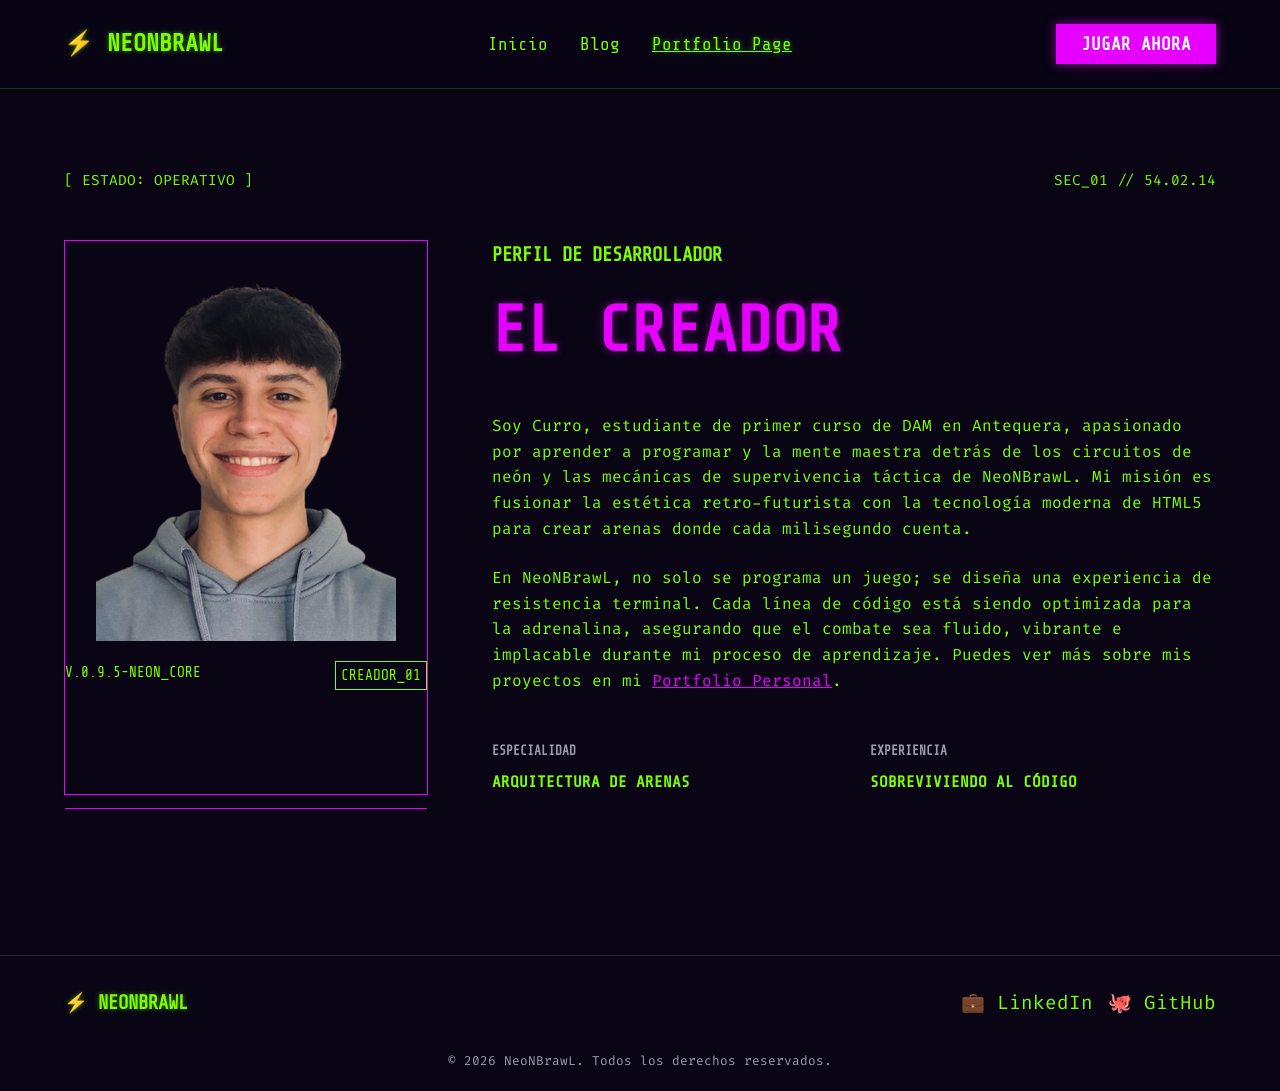
==== about.html @ 0101c2fe "pagina web" ====
<!DOCTYPE html>
<html lang="es">
<head>
    <meta charset="UTF-8">
    <meta name="viewport" content="width=device-width, initial-scale=1.0">
    <title>NeoNBrawL - Sobre Mí</title>
    <link rel="stylesheet" href="css/styles.css">
</head>
<body>

    <nav>
        <div class="logo-container">
            <h2 class="text-neon-green" style="margin:0;">⚡ NeoNBrawL</h2>
        </div>
        <ul class="nav-links">
            <li><a href="index.html">Inicio</a></li>
            <li><a href="blog.html">Blog</a></li>
            <li><a href="about.html" class="text-neon-green" style="text-decoration: underline;">Portfolio Page</a></li>
        </ul>
        <a href="https://cucupg.itch.io/neonbrawl" target="_blank">
            <button class="play-btn bg-neon-purple">JUGAR AHORA</button>
        </a>
    </nav>

    <section class="about-section">
        <div class="status-bar">
            <span>[ ESTADO: OPERATIVO ]</span>
            <span style="margin-left:auto;">SEC_01 // 54.02.14</span>
        </div>
        
        <div class="about-container">
            <div class="about-image" style="display:flex; flex-direction:column; align-items:center;">
                <img src="./assets/curro.png" alt="Curro - Creador" style="object-fit: contain; max-height:400px; border-radius: 8px;">
                <div style="display:flex; justify-content:space-between; margin-top:20px; color:var(--neon-green); font-family:var(--font-heading); font-size: 0.9rem; width:100%;">
                    <span>V.0.9.5-NEON_CORE</span>
                    <span style="border:1px solid var(--neon-green); padding:2px 5px;">CREADOR_01</span>
                </div>
            </div>

            <div class="about-info">
                <h4 class="about-subtitle">PERFIL DE DESARROLLADOR</h4>
                <h1 class="about-title">EL CREADOR</h1>
                
                <p class="about-text">Soy Curro, estudiante de primer curso de DAM en Antequera, apasionado por aprender a programar y la mente maestra detrás de los circuitos de neón y las mecánicas de supervivencia táctica de NeoNBrawL. Mi misión es fusionar la estética retro-futurista con la tecnología moderna de HTML5 para crear arenas donde cada milisegundo cuenta.</p>
                
                <p class="about-text">En NeoNBrawL, no solo se programa un juego; se diseña una experiencia de resistencia terminal. Cada línea de código está siendo optimizada para la adrenalina, asegurando que el combate sea fluido, vibrante e implacable durante mi proceso de aprendizaje. Puedes ver más sobre mis proyectos en mi <a href="https://mi-portfolio-tau-two.vercel.app/" target="_blank" style="color: var(--neon-purple); text-decoration: underline;">Portfolio Personal</a>.</p>

                <div class="skills-grid">
                    <div class="skill-item">
                        <h4>ESPECIALIDAD</h4>
                        <p>ARQUITECTURA DE ARENAS</p>
                    </div>
                    <div class="skill-item">
                        <h4>EXPERIENCIA</h4>
                        <p>SOBREVIVIENDO AL CÓDIGO</p>
                    </div>
                </div>
            </div>
        </div>
    </section>

    <footer class="social-footer">
        <div class="logo-container">
            <h3 class="text-neon-green" style="font-size:1.2rem; margin:0;">⚡ NeoNBrawL</h3>
        </div>
        <div class="social-links" style="display:flex; gap:15px; align-items:center;">
             <a href="https://www.linkedin.com/in/curro-portillo-guerrero-075600390/" target="_blank" title="LinkedIn">💼 LinkedIn</a>
             <a href="https://github.com/CurroPG" target="_blank" title="GitHub">🐙 GitHub</a>
        </div>
    </footer>
    <div style="text-align:center; color:var(--text-dim); padding-bottom:20px; font-size:0.8rem;">
        © 2026 NeoNBrawL. Todos los derechos reservados.
    </div>

    <script src="js/main.js"></script>
</body>
</html>
---- css/styles.css ----
@import url('https://fonts.googleapis.com/css2?family=Share+Tech+Mono&family=Fira+Code:wght@300;400;500;700&display=swap');

:root {
    --bg-color: #090514; /* Deep void background */
    --surface-color: #1a1025; /* Slightly lighter for cards */
    --neon-green: #7BFF00;
    --neon-purple: #E500FF;
    --text-main: #e0e0e0;
    --text-dim: #a09ab0;
    --font-heading: 'Share Tech Mono', monospace;
    --font-body: 'Fira Code', monospace;
    --transition-speed: 0.3s;
}

* {
    margin: 0;
    padding: 0;
    box-sizing: border-box;
}

body {
    background-color: var(--bg-color);
    color: var(--text-main);
    font-family: var(--font-body);
    line-height: 1.6;
    overflow-x: hidden;
}

/* Typography elements */
h1, h2, h3, h4, h5, h6 {
    font-family: var(--font-heading);
    text-transform: uppercase;
}

a {
    text-decoration: none;
    color: var(--text-main);
    transition: color var(--transition-speed);
}

/* Neon utilities */
.text-neon-green {
    color: var(--neon-green);
    text-shadow: 0 0 5px rgba(123, 255, 0, 0.5);
}

.text-neon-purple {
    color: var(--neon-purple);
    text-shadow: 0 0 5px rgba(229, 0, 255, 0.5);
}

.bg-neon-purple {
    background-color: var(--neon-purple);
    color: #fff;
    box-shadow: 0 0 10px rgba(229, 0, 255, 0.6);
}

/* Navigation */
nav {
    display: flex;
    justify-content: space-between;
    align-items: center;
    padding: 1.5rem 5%;
    border-bottom: 1px solid rgba(123, 255, 0, 0.2);
    background: rgba(9, 5, 20, 0.9);
    backdrop-filter: blur(10px);
    position: sticky;
    top: 0;
    z-index: 100;
}

.logo-container {
    display: flex;
    align-items: center;
    gap: 10px;
}

.nav-links {
    display: flex;
    gap: 2rem;
    list-style: none;
}

.nav-links a {
    font-family: var(--font-heading);
    font-size: 1.1rem;
    color: var(--neon-green);
}

.nav-links a:hover {
    text-shadow: 0 0 8px var(--neon-green);
}

.play-btn {
    padding: 10px 25px;
    font-family: var(--font-heading);
    font-size: 1.1rem;
    font-weight: bold;
    border: none;
    cursor: pointer;
    transition: all 0.3s ease;
}

.play-btn:hover {
    box-shadow: 0 0 20px rgba(229, 0, 255, 0.8);
    transform: scale(1.05);
}

/* Footer / Marquee */
.marquee-container {
    width: 100%;
    overflow: hidden;
    white-space: nowrap;
    border-top: 1px solid var(--neon-purple);
    border-bottom: 1px solid var(--neon-purple);
    padding: 10px 0;
    margin-top: 40px;
}

.marquee-content {
    display: inline-block;
    animation: marquee 20s linear infinite;
    color: var(--neon-green);
    font-family: var(--font-heading);
    font-size: 0.9rem;
}

@keyframes marquee {
    0% { transform: translateX(100%); }
    100% { transform: translateX(-100%); }
}

/* Sections Global */
section {
    padding: 5rem 5%;
}

/* Hero Section */
.hero {
    display: flex;
    align-items: center;
    justify-content: space-between;
    min-height: 80vh;
    gap: 2rem;
}

.hero-content {
    flex: 1;
}

.hero-title {
    font-size: 4.5rem;
    line-height: 1.1;
    margin-bottom: 1.5rem;
    color: var(--neon-green);
}

.hero-desc {
    font-size: 1.1rem;
    color: var(--neon-green);
    margin-bottom: 2.5rem;
    max-width: 500px;
}

.hero-image {
    flex: 1;
    display: flex;
    justify-content: center;
}

.hero-image img {
    max-width: 100%;
    border: 1px solid rgba(123, 255, 0, 0.3);
    box-shadow: 0 0 30px rgba(123, 255, 0, 0.2);
    border-radius: 4px;
}

/* Features Section */
.features-title {
    font-size: 3rem;
    margin-bottom: 3rem;
    text-align: left;
}

.features-grid {
    display: grid;
    grid-template-columns: repeat(auto-fit, minmax(300px, 1fr));
    gap: 2.5rem;
}

.feature-card {
    background: transparent;
    border-top: 1px solid transparent;
    padding: 1rem 0;
}

.feature-icon {
    font-size: 2.5rem;
    margin-bottom: 1.5rem;
    display: inline-block;
}

.feature-card h3 {
    color: var(--neon-purple);
    margin-bottom: 1rem;
    font-size: 1.3rem;
}

.feature-card p {
    color: var(--neon-green);
    font-size: 0.95rem;
    margin-bottom: 1.5rem;
}

.btn-outline {
    background: transparent;
    color: var(--neon-green);
    border: 1px solid var(--neon-green);
    padding: 8px 16px;
    font-family: var(--font-body);
    cursor: pointer;
    transition: all 0.3s ease;
}

.btn-outline:hover {
    background: rgba(123, 255, 0, 0.1);
    box-shadow: 0 0 10px rgba(123, 255, 0, 0.4);
}

/* Divider Line */
.feature-card {
    border-bottom: 1px solid var(--neon-purple);
}

/* Arena Section */
.arena-grid {
    display: flex;
    gap: 4rem;
    align-items: center;
}

@media (max-width: 768px) {
    .arena-grid {
        flex-direction: column;
    }
}

.arena-content {
    flex: 1;
}

.arena-title {
    font-size: 3.5rem;
    margin-bottom: 2rem;
}

.arena-text {
    color: var(--neon-green);
    margin-bottom: 1.5rem;
}

.arena-visual {
    flex: 1;
    border: 1px solid rgba(123, 255, 0, 0.5);
    padding: 10px;
    position: relative;
}

.arena-visual img {
    width: 100%;
    display: block;
    opacity: 0.8;
}

/* About Page Specific */
.about-container {
    display: flex;
    gap: 4rem;
    margin-top: 3rem;
}

.about-image {
    flex: 1;
    max-width: 400px;
    border: 1px solid var(--neon-purple);
    position: relative;
}

.about-image img {
    width: 100%;
    display: block;
}

.about-image::after {
    content: '';
    position: absolute;
    bottom: -15px;
    left: 0;
    width: 100%;
    height: 1px;
    background: var(--neon-purple);
}

.about-info {
    flex: 2;
}

.status-bar {
    color: var(--neon-green);
    font-size: 0.9rem;
    margin-bottom: 2rem;
    display: flex;
    gap: 2rem;
}

.about-subtitle {
    color: var(--neon-green);
    font-size: 1.2rem;
    margin-bottom: 0.5rem;
}

.about-title {
    font-size: 4rem;
    color: var(--neon-purple);
    margin-bottom: 2rem;
    text-shadow: 0 0 10px rgba(229, 0, 255, 0.4);
}

.about-text {
    color: var(--neon-green);
    margin-bottom: 1.5rem;
}

.skills-grid {
    display: grid;
    grid-template-columns: 1fr 1fr;
    gap: 2rem;
    margin-top: 3rem;
}

.skill-item h4 {
    color: var(--text-dim);
    font-size: 0.8rem;
    margin-bottom: 0.5rem;
}

.skill-item p {
    color: var(--neon-green);
    font-weight: bold;
    font-family: var(--font-heading);
}

.social-footer {
    border-top: 1px solid rgba(255, 255, 255, 0.1);
    margin-top: 5rem;
    padding: 2rem 5%;
    display: flex;
    justify-content: space-between;
    align-items: center;
}

.social-links {
    display: flex;
    gap: 1rem;
}

.social-links a {
    color: var(--neon-green);
    font-size: 1.2rem;
}

/* Blog Page Specific */
.blog-header {
    text-align: center;
    margin-bottom: 4rem;
    border-bottom: 1px solid var(--neon-purple);
    padding-bottom: 1rem;
}

.blog-title {
    font-size: 3.5rem;
    text-shadow: 0 0 15px rgba(229, 0, 255, 0.5);
}

.blog-grid {
    display: grid;
    grid-template-columns: repeat(auto-fit, minmax(320px, 1fr));
    gap: 2rem;
}

.blog-card {
    background-color: var(--surface-color);
    transition: transform 0.3s ease;
}

.blog-card:hover {
    transform: translateY(-5px);
    box-shadow: 0 5px 15px rgba(0,0,0,0.5);
}

.blog-image {
    width: 100%;
    height: 200px;
    object-fit: cover;
    border-bottom: 1px solid var(--neon-purple);
}

.blog-content {
    padding: 1.5rem;
    background: #7a7a7a; /* As per the image standard grey */
    position: relative;
}

.blog-meta {
    display: flex;
    align-items: center;
    gap: 10px;
    margin-bottom: 1rem;
}

.author-avatar {
    width: 30px;
    height: 30px;
    background: var(--neon-purple);
    color: white;
    border-radius: 50%;
    display: flex;
    align-items: center;
    justify-content: center;
    font-weight: bold;
    font-size: 0.8rem;
}

.author-info {
    font-size: 0.8rem;
    color: #4db8ff; /* specific blueish color from image */
}

.blog-card h3 {
    color: #fff;
    margin-bottom: 1rem;
    font-size: 1.4rem;
    font-family: var(--font-body);
    text-transform: none;
}

.blog-card p {
    color: #4db8ff;
    font-size: 0.9rem;
    margin-bottom: 1.5rem;
}

.blog-actions {
    display: flex;
    justify-content: space-between;
    color: var(--text-dim);
    font-size: 0.9rem;
    border-top: 1px solid rgba(0,0,0,0.1);
    padding-top: 1rem;
}

/* Responsive */
@media (max-width: 768px) {
    .hero {
        flex-direction: column;
        text-align: center;
    }
    .hero-title {
        font-size: 3rem;
    }
    .about-container {
        flex-direction: column;
    }
    nav {
        flex-direction: column;
        gap: 1rem;
    }
}
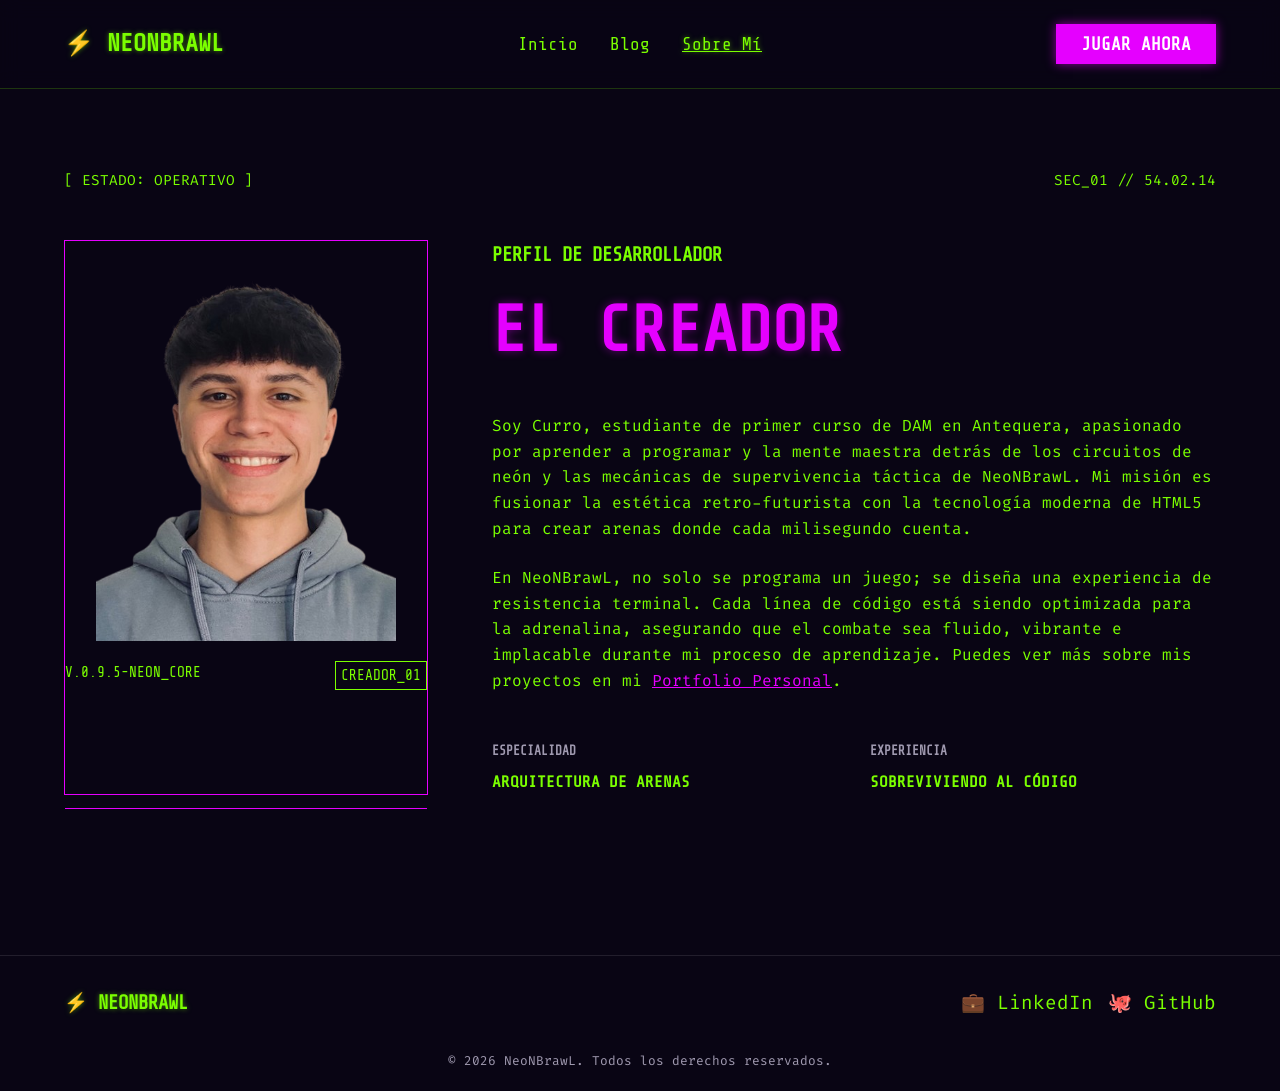
==== commit 268085a7: "pagina web completa" ====
--- a/about.html
+++ b/about.html
@@ -1,11 +1,13 @@
 <!DOCTYPE html>
 <html lang="es">
+
 <head>
     <meta charset="UTF-8">
     <meta name="viewport" content="width=device-width, initial-scale=1.0">
     <title>NeoNBrawL - Sobre Mí</title>
     <link rel="stylesheet" href="css/styles.css">
 </head>
+
 <body>
 
     <nav>
@@ -15,7 +17,7 @@
         <ul class="nav-links">
             <li><a href="index.html">Inicio</a></li>
             <li><a href="blog.html">Blog</a></li>
-            <li><a href="about.html" class="text-neon-green" style="text-decoration: underline;">Portfolio Page</a></li>
+            <li><a href="about.html" class="text-neon-green" style="text-decoration: underline;">Sobre Mí</a></li>
         </ul>
         <a href="https://cucupg.itch.io/neonbrawl" target="_blank">
             <button class="play-btn bg-neon-purple">JUGAR AHORA</button>
@@ -27,11 +29,13 @@
             <span>[ ESTADO: OPERATIVO ]</span>
             <span style="margin-left:auto;">SEC_01 // 54.02.14</span>
         </div>
-        
+
         <div class="about-container">
             <div class="about-image" style="display:flex; flex-direction:column; align-items:center;">
-                <img src="./assets/curro.png" alt="Curro - Creador" style="object-fit: contain; max-height:400px; border-radius: 8px;">
-                <div style="display:flex; justify-content:space-between; margin-top:20px; color:var(--neon-green); font-family:var(--font-heading); font-size: 0.9rem; width:100%;">
+                <img src="./assets/curro.png" alt="Curro - Creador"
+                    style="object-fit: contain; max-height:400px; border-radius: 8px;">
+                <div
+                    style="display:flex; justify-content:space-between; margin-top:20px; color:var(--neon-green); font-family:var(--font-heading); font-size: 0.9rem; width:100%;">
                     <span>V.0.9.5-NEON_CORE</span>
                     <span style="border:1px solid var(--neon-green); padding:2px 5px;">CREADOR_01</span>
                 </div>
@@ -40,10 +44,17 @@
             <div class="about-info">
                 <h4 class="about-subtitle">PERFIL DE DESARROLLADOR</h4>
                 <h1 class="about-title">EL CREADOR</h1>
-                
-                <p class="about-text">Soy Curro, estudiante de primer curso de DAM en Antequera, apasionado por aprender a programar y la mente maestra detrás de los circuitos de neón y las mecánicas de supervivencia táctica de NeoNBrawL. Mi misión es fusionar la estética retro-futurista con la tecnología moderna de HTML5 para crear arenas donde cada milisegundo cuenta.</p>
-                
-                <p class="about-text">En NeoNBrawL, no solo se programa un juego; se diseña una experiencia de resistencia terminal. Cada línea de código está siendo optimizada para la adrenalina, asegurando que el combate sea fluido, vibrante e implacable durante mi proceso de aprendizaje. Puedes ver más sobre mis proyectos en mi <a href="https://mi-portfolio-tau-two.vercel.app/" target="_blank" style="color: var(--neon-purple); text-decoration: underline;">Portfolio Personal</a>.</p>
+
+                <p class="about-text">Soy Curro, estudiante de primer curso de DAM en Antequera, apasionado por aprender
+                    a programar y la mente maestra detrás de los circuitos de neón y las mecánicas de supervivencia
+                    táctica de NeoNBrawL. Mi misión es fusionar la estética retro-futurista con la tecnología moderna de
+                    HTML5 para crear arenas donde cada milisegundo cuenta.</p>
+
+                <p class="about-text">En NeoNBrawL, no solo se programa un juego; se diseña una experiencia de
+                    resistencia terminal. Cada línea de código está siendo optimizada para la adrenalina, asegurando que
+                    el combate sea fluido, vibrante e implacable durante mi proceso de aprendizaje. Puedes ver más sobre
+                    mis proyectos en mi <a href="https://mi-portfolio-tau-two.vercel.app/" target="_blank"
+                        style="color: var(--neon-purple); text-decoration: underline;">Portfolio Personal</a>.</p>
 
                 <div class="skills-grid">
                     <div class="skill-item">
@@ -64,8 +75,9 @@
             <h3 class="text-neon-green" style="font-size:1.2rem; margin:0;">⚡ NeoNBrawL</h3>
         </div>
         <div class="social-links" style="display:flex; gap:15px; align-items:center;">
-             <a href="https://www.linkedin.com/in/curro-portillo-guerrero-075600390/" target="_blank" title="LinkedIn">💼 LinkedIn</a>
-             <a href="https://github.com/CurroPG" target="_blank" title="GitHub">🐙 GitHub</a>
+            <a href="https://www.linkedin.com/in/curro-portillo-guerrero-075600390/" target="_blank" title="LinkedIn">💼
+                LinkedIn</a>
+            <a href="https://github.com/CurroPG" target="_blank" title="GitHub">🐙 GitHub</a>
         </div>
     </footer>
     <div style="text-align:center; color:var(--text-dim); padding-bottom:20px; font-size:0.8rem;">
@@ -74,4 +86,5 @@
 
     <script src="js/main.js"></script>
 </body>
-</html>
+
+</html>
